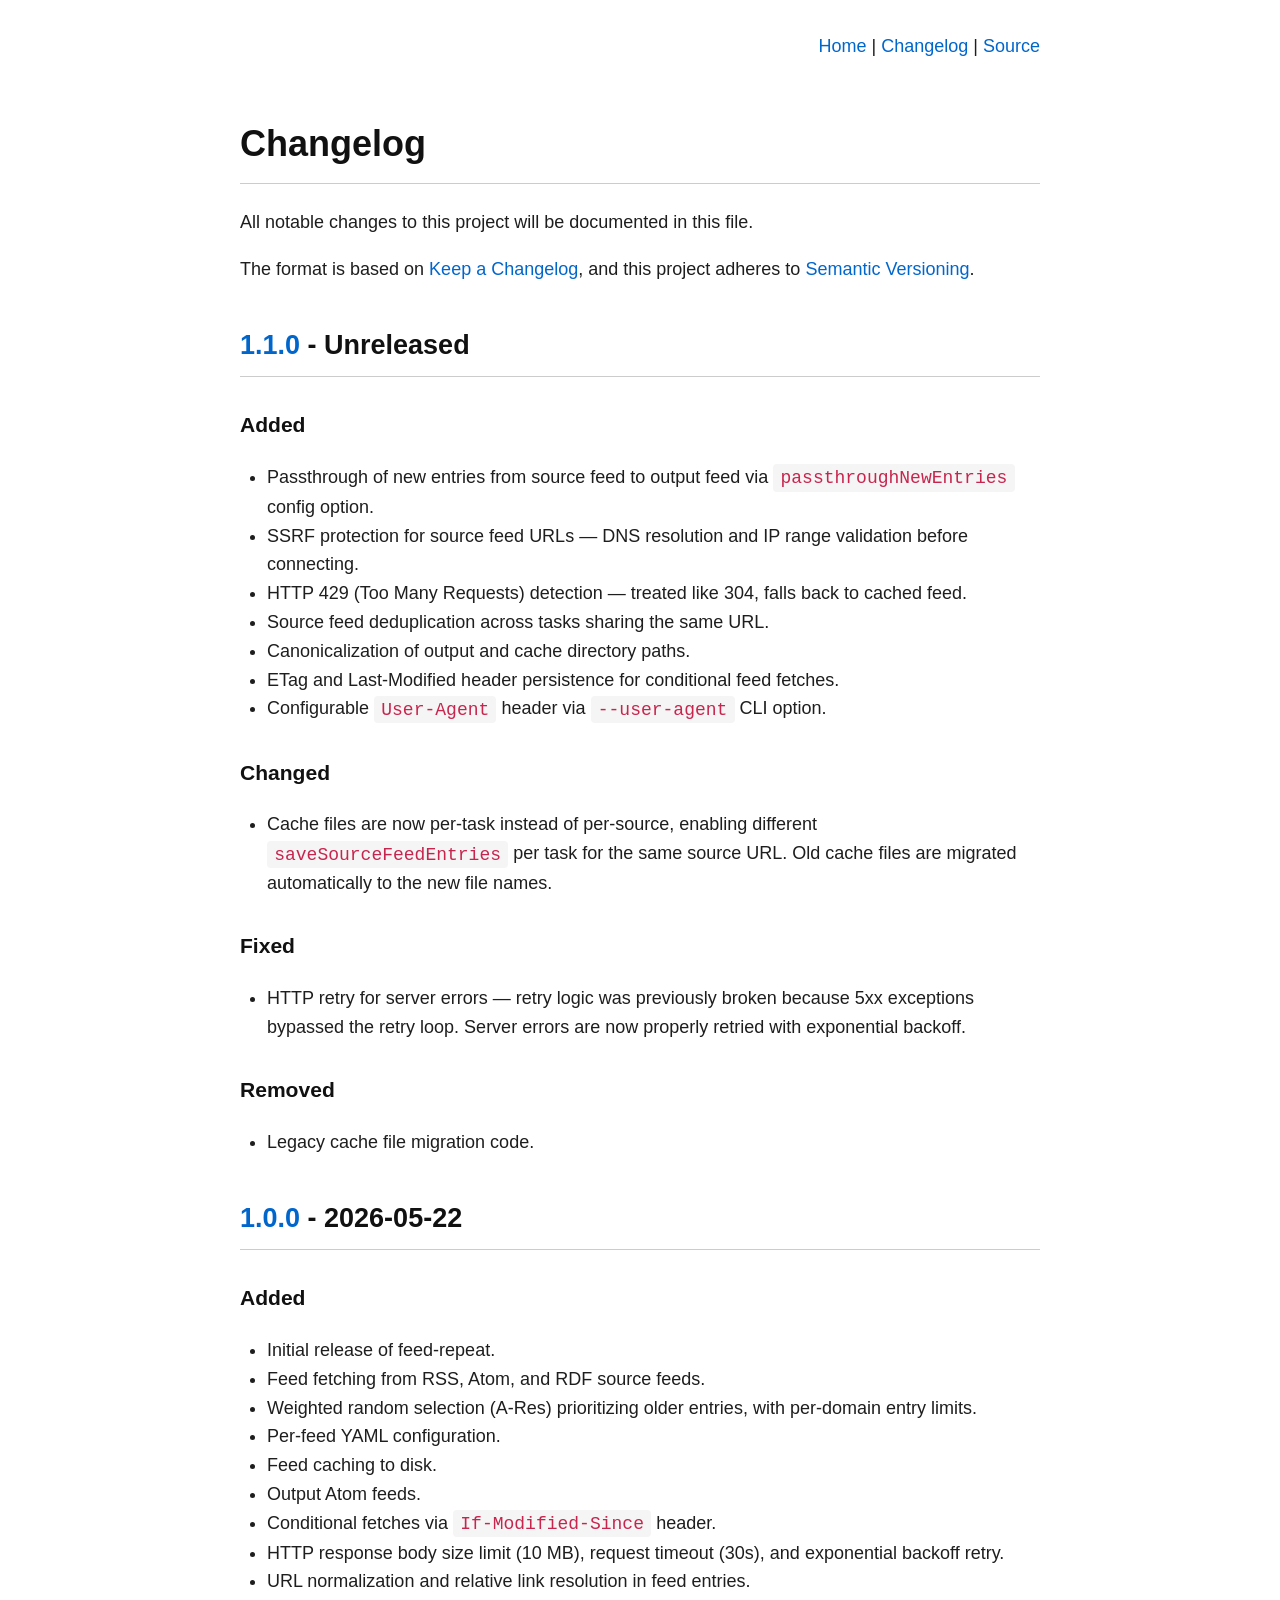
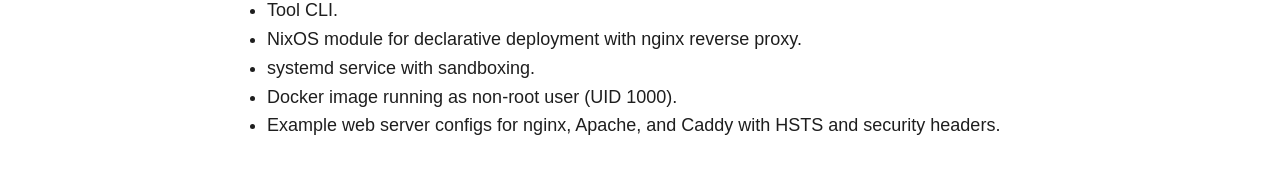
==== docs/CHANGELOG.html @ 61f506f1 "Adds support for configuring user-agent header" ====
<!DOCTYPE html>
<html xmlns="http://www.w3.org/1999/xhtml" lang xml:lang>
<head>
  <meta charset="utf-8" />
  <meta name="generator" content="pandoc" />
  <meta name="viewport" content="width=device-width, initial-scale=1.0, user-scalable=yes" />
  <title>Changelog — feed-repeat</title>
  <style>
code{white-space: pre-wrap;}
span.smallcaps{font-variant: small-caps;}
div.columns{display: flex; gap: min(4vw, 1.5em);}
div.column{flex: auto; overflow-x: auto;}
div.hanging-indent{margin-left: 1.5em; text-indent: -1.5em;}

ul.task-list[class]{list-style: none;}
ul.task-list li input[type="checkbox"] {
font-size: inherit;
width: 0.8em;
margin: 0 0.8em 0.2em -1.6em;
vertical-align: middle;
}
.display.math{display: block; text-align: center; margin: 0.5rem auto;}
</style>
  <style type="text/css">

body {
background-color: #ffffff;
color: #1e1e1e;
font-family: sans-serif;
font-size: 18px;
line-height: 1.6;
margin: 0 auto;
padding: 2rem;
max-width: 50rem;
}

h1, h2, h3, h4, h5, h6 {
color: #111111;
margin-top: 1.5em;
}
h1, h2 {
border-bottom: 1px solid #ccc;
padding-bottom: 0.3em;
}

a {
color: #0066cc;
text-decoration: none;
}
a:hover {
text-decoration: underline;
}

pre, code {
background-color: #f5f5f5;
color: #c7254e;
padding: 0.2em 0.4em;
border-radius: 4px;
font-family: monospace;
}
pre {
padding: 1em;
overflow-x: auto;
white-space: pre-wrap;
word-wrap: break-word;
}

blockquote {
border-left: 4px solid #ccc;
margin: 1em 0;
padding-left: 1em;
color: #666;
font-style: italic;
}

ul, ol {
padding-left: 1.5em;
}

table {
border-collapse: collapse;
margin: 1em 0;
width: 100%;
display: block;
overflow-x: auto;
}
table, th, td {
border: 1px solid #ccc;
}
th, td {
padding: 0.5em;
}
th {
background: #eee;
color: #111;
}

img, video, iframe {
max-width: 100%;
height: auto;
display: block;
margin: 1em auto;
}

hr {
border: none;
border-top: 1px solid #ccc;
}

p {
margin: 1em 0;
}
nav {
text-align: right;
}</style>
</head>
<body>
<nav><a href="index.html">Home</a> | <a href="CHANGELOG.html">Changelog</a> | <a href="https://github.com/abhin4v/feed-repeat">Source</a></nav>

<h1 id="changelog">Changelog</h1>
<p>All notable changes to this project will be documented in this
file.</p>
<p>The format is based on <a href="https://keepachangelog.com/en/1.1.0/">Keep a Changelog</a>, and
this project adheres to <a href="https://semver.org/spec/v2.0.0.html">Semantic Versioning</a>.</p>
<h2 id="unreleased"><a href="https://github.com/abhin4v/feed-repeat/compare/1.0.0...main">1.1.0</a>
- Unreleased</h2>
<h3 id="added">Added</h3>
<ul>
<li>Passthrough of new entries from source feed to output feed via
<code>passthroughNewEntries</code> config option.</li>
<li>SSRF protection for source feed URLs — DNS resolution and IP range
validation before connecting.</li>
<li>HTTP 429 (Too Many Requests) detection — treated like 304, falls
back to cached feed.</li>
<li>Source feed deduplication across tasks sharing the same URL.</li>
<li>Canonicalization of output and cache directory paths.</li>
<li>ETag and Last-Modified header persistence for conditional feed
fetches.</li>
<li>Configurable <code>User-Agent</code> header via
<code>--user-agent</code> CLI option.</li>
</ul>
<h3 id="changed">Changed</h3>
<ul>
<li>Cache files are now per-task instead of per-source, enabling
different <code>saveSourceFeedEntries</code> per task for the same
source URL. Old cache files are migrated automatically to the new file
names.</li>
</ul>
<h3 id="fixed">Fixed</h3>
<ul>
<li>HTTP retry for server errors — retry logic was previously broken
because 5xx exceptions bypassed the retry loop. Server errors are now
properly retried with exponential backoff.</li>
</ul>
<h3 id="removed">Removed</h3>
<ul>
<li>Legacy cache file migration code.</li>
</ul>
<h2 id="section"><a href="https://github.com/abhin4v/feed-repeat/releases/tag/1.0.0">1.0.0</a>
- 2026-05-22</h2>
<h3 id="added-1">Added</h3>
<ul>
<li>Initial release of feed-repeat.</li>
<li>Feed fetching from RSS, Atom, and RDF source feeds.</li>
<li>Weighted random selection (A-Res) prioritizing older entries, with
per-domain entry limits.</li>
<li>Per-feed YAML configuration.</li>
<li>Feed caching to disk.</li>
<li>Output Atom feeds.</li>
<li>Conditional fetches via <code>If-Modified-Since</code> header.</li>
<li>HTTP response body size limit (10 MB), request timeout (30s), and
exponential backoff retry.</li>
<li>URL normalization and relative link resolution in feed entries.</li>
<li>Tool CLI.</li>
<li>NixOS module for declarative deployment with nginx reverse
proxy.</li>
<li>systemd service with sandboxing.</li>
<li>Docker image running as non-root user (UID 1000).</li>
<li>Example web server configs for nginx, Apache, and Caddy with HSTS
and security headers.</li>
</ul>
</body>
</html>
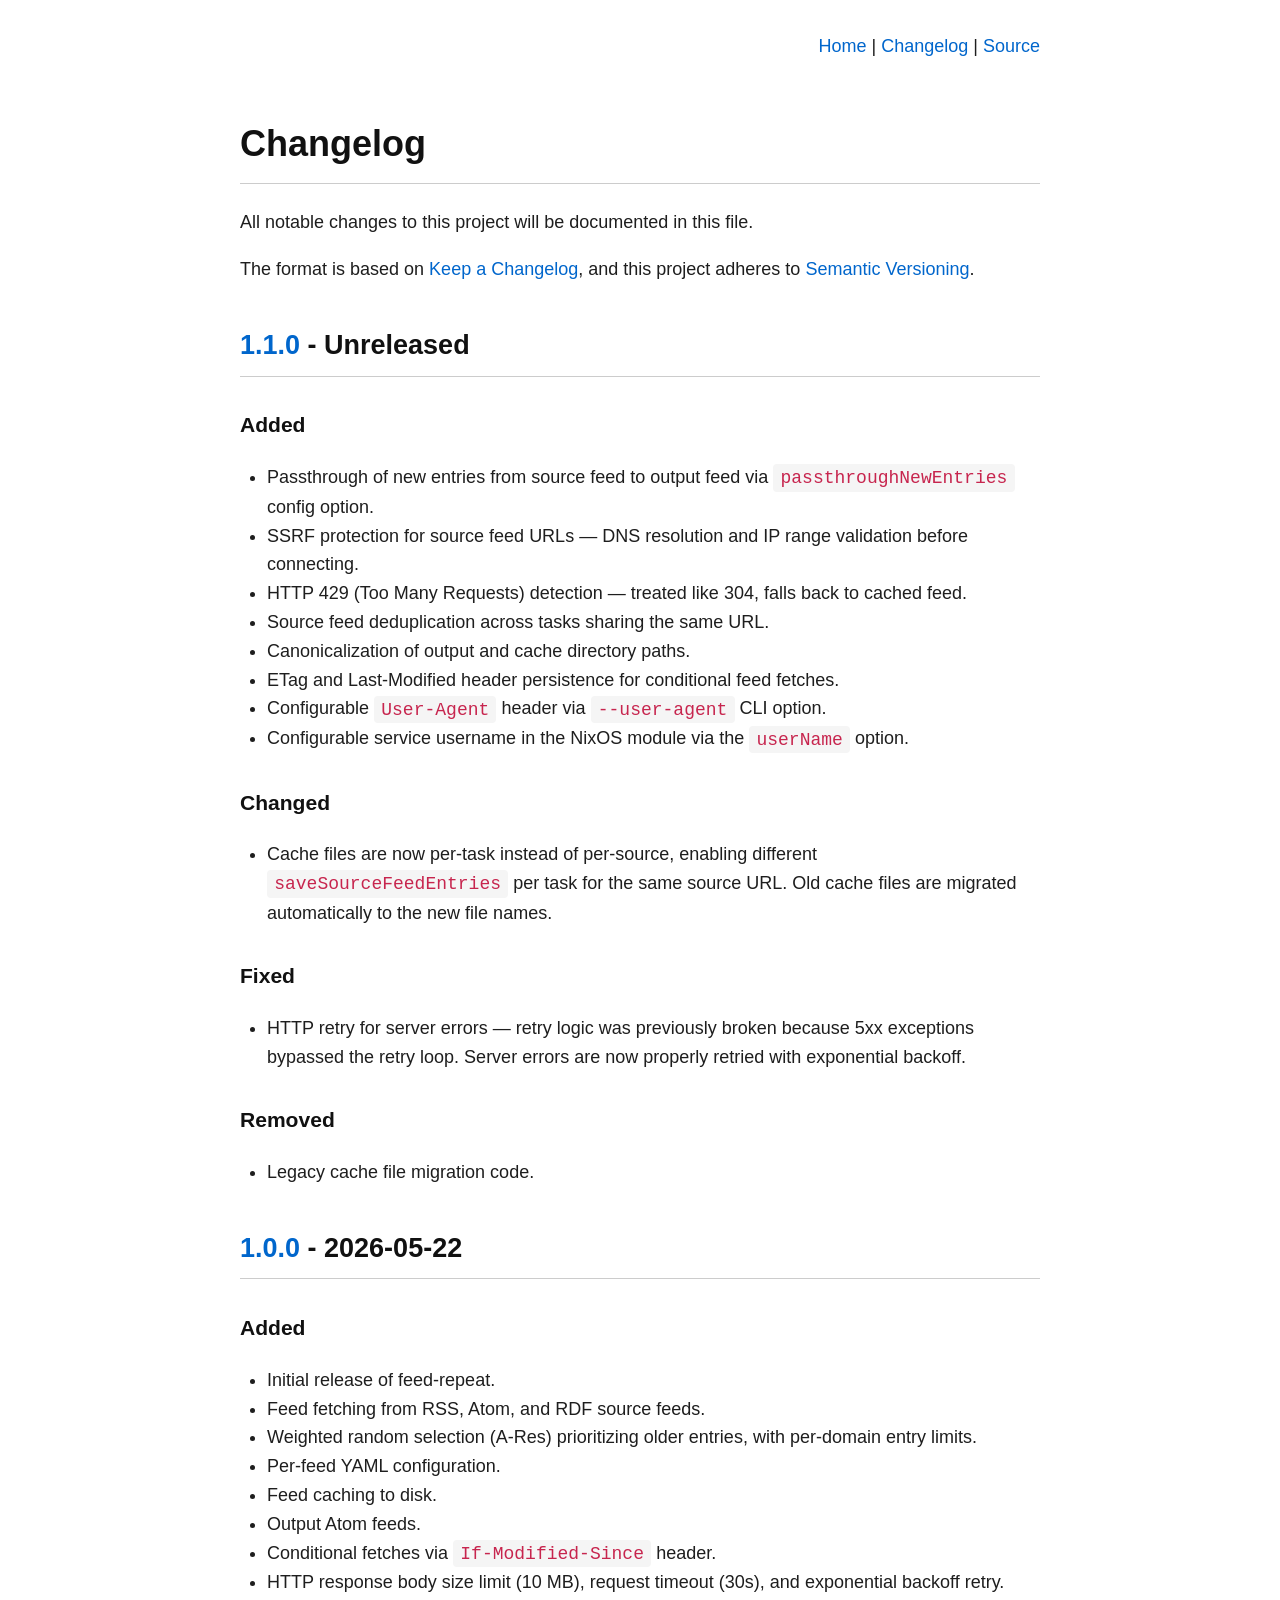
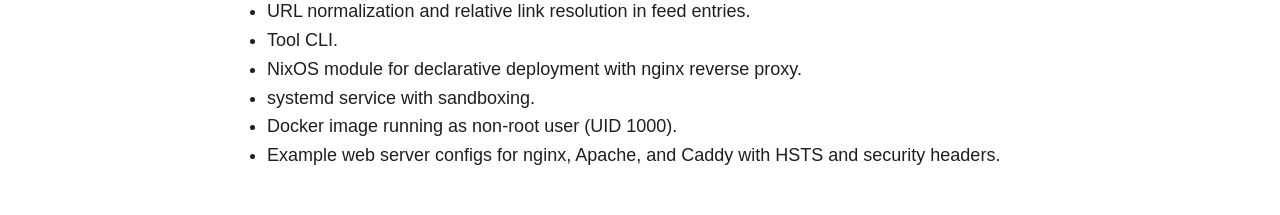
==== commit 10c6d193: "Adds support for configuring username in the NixOS module. + Splits NixOS module options into a sepa" ====
--- a/docs/CHANGELOG.html
+++ b/docs/CHANGELOG.html
@@ -138,6 +138,8 @@
 fetches.</li>
 <li>Configurable <code>User-Agent</code> header via
 <code>--user-agent</code> CLI option.</li>
+<li>Configurable service username in the NixOS module via the
+<code>userName</code> option.</li>
 </ul>
 <h3 id="changed">Changed</h3>
 <ul>
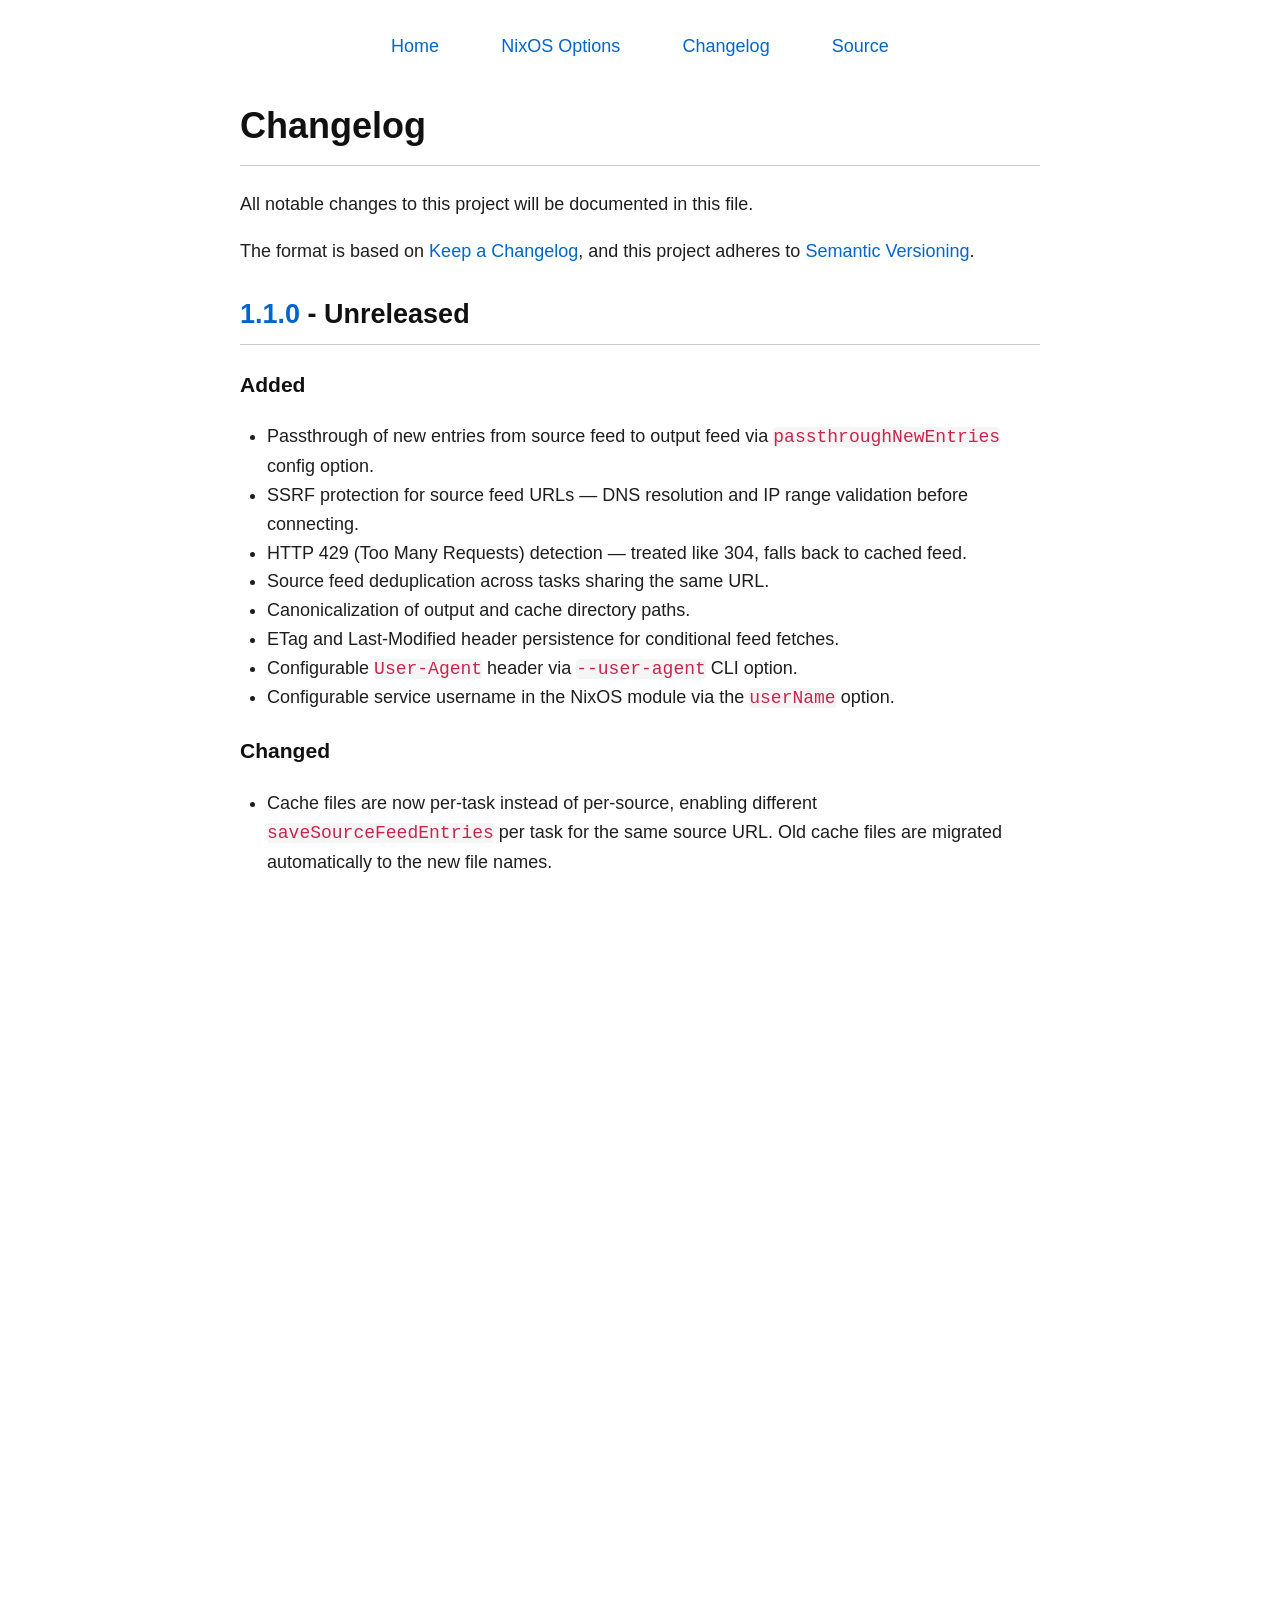
==== commit 15b25245: "Improves website styling" ====
--- a/docs/CHANGELOG.html
+++ b/docs/CHANGELOG.html
@@ -1,128 +1,41 @@
 <!DOCTYPE html>
-<html xmlns="http://www.w3.org/1999/xhtml" lang xml:lang>
+<html xmlns="http://www.w3.org/1999/xhtml" lang="" xml:lang="">
 <head>
   <meta charset="utf-8" />
   <meta name="generator" content="pandoc" />
   <meta name="viewport" content="width=device-width, initial-scale=1.0, user-scalable=yes" />
   <title>Changelog — feed-repeat</title>
   <style>
-code{white-space: pre-wrap;}
-span.smallcaps{font-variant: small-caps;}
-div.columns{display: flex; gap: min(4vw, 1.5em);}
-div.column{flex: auto; overflow-x: auto;}
-div.hanging-indent{margin-left: 1.5em; text-indent: -1.5em;}
-
-ul.task-list[class]{list-style: none;}
-ul.task-list li input[type="checkbox"] {
-font-size: inherit;
-width: 0.8em;
-margin: 0 0.8em 0.2em -1.6em;
-vertical-align: middle;
-}
-.display.math{display: block; text-align: center; margin: 0.5rem auto;}
-</style>
-  <style type="text/css">
-
-body {
-background-color: #ffffff;
-color: #1e1e1e;
-font-family: sans-serif;
-font-size: 18px;
-line-height: 1.6;
-margin: 0 auto;
-padding: 2rem;
-max-width: 50rem;
-}
-
-h1, h2, h3, h4, h5, h6 {
-color: #111111;
-margin-top: 1.5em;
-}
-h1, h2 {
-border-bottom: 1px solid #ccc;
-padding-bottom: 0.3em;
-}
-
-a {
-color: #0066cc;
-text-decoration: none;
-}
-a:hover {
-text-decoration: underline;
-}
-
-pre, code {
-background-color: #f5f5f5;
-color: #c7254e;
-padding: 0.2em 0.4em;
-border-radius: 4px;
-font-family: monospace;
-}
-pre {
-padding: 1em;
-overflow-x: auto;
-white-space: pre-wrap;
-word-wrap: break-word;
-}
-
-blockquote {
-border-left: 4px solid #ccc;
-margin: 1em 0;
-padding-left: 1em;
-color: #666;
-font-style: italic;
-}
-
-ul, ol {
-padding-left: 1.5em;
-}
-
-table {
-border-collapse: collapse;
-margin: 1em 0;
-width: 100%;
-display: block;
-overflow-x: auto;
-}
-table, th, td {
-border: 1px solid #ccc;
-}
-th, td {
-padding: 0.5em;
-}
-th {
-background: #eee;
-color: #111;
-}
-
-img, video, iframe {
-max-width: 100%;
-height: auto;
-display: block;
-margin: 1em auto;
-}
-
-hr {
-border: none;
-border-top: 1px solid #ccc;
-}
-
-p {
-margin: 1em 0;
-}
-nav {
-text-align: right;
-}</style>
+    code{white-space: pre-wrap;}
+    span.smallcaps{font-variant: small-caps;}
+    div.columns{display: flex; gap: min(4vw, 1.5em);}
+    div.column{flex: auto; overflow-x: auto;}
+    div.hanging-indent{margin-left: 1.5em; text-indent: -1.5em;}
+    /* The extra [class] is a hack that increases specificity enough to
+       override a similar rule in reveal.js */
+    ul.task-list[class]{list-style: none;}
+    ul.task-list li input[type="checkbox"] {
+      font-size: inherit;
+      width: 0.8em;
+      margin: 0 0.8em 0.2em -1.6em;
+      vertical-align: middle;
+    }
+    .display.math{display: block; text-align: center; margin: 0.5rem auto;}
+  </style>
+  <link rel="stylesheet" href="light.css" />
 </head>
 <body>
-<nav><a href="index.html">Home</a> | <a href="CHANGELOG.html">Changelog</a> | <a href="https://github.com/abhin4v/feed-repeat">Source</a></nav>
+<nav><a href="index.html">Home</a><a href="nix-module-options.html">NixOS Options</a><a href="CHANGELOG.html">Changelog</a><a href="https://github.com/abhin4v/feed-repeat">Source</a></nav>
 
 <h1 id="changelog">Changelog</h1>
 <p>All notable changes to this project will be documented in this
 file.</p>
-<p>The format is based on <a href="https://keepachangelog.com/en/1.1.0/">Keep a Changelog</a>, and
-this project adheres to <a href="https://semver.org/spec/v2.0.0.html">Semantic Versioning</a>.</p>
-<h2 id="unreleased"><a href="https://github.com/abhin4v/feed-repeat/compare/1.0.0...main">1.1.0</a>
+<p>The format is based on <a
+href="https://keepachangelog.com/en/1.1.0/">Keep a Changelog</a>, and
+this project adheres to <a
+href="https://semver.org/spec/v2.0.0.html">Semantic Versioning</a>.</p>
+<h2 id="unreleased"><a
+href="https://github.com/abhin4v/feed-repeat/compare/1.0.0...main">1.1.0</a>
 - Unreleased</h2>
 <h3 id="added">Added</h3>
 <ul>
@@ -158,7 +71,8 @@
 <ul>
 <li>Legacy cache file migration code.</li>
 </ul>
-<h2 id="section"><a href="https://github.com/abhin4v/feed-repeat/releases/tag/1.0.0">1.0.0</a>
+<h2 id="section"><a
+href="https://github.com/abhin4v/feed-repeat/releases/tag/1.0.0">1.0.0</a>
 - 2026-05-22</h2>
 <h3 id="added-1">Added</h3>
 <ul>
@@ -181,5 +95,6 @@
 <li>Example web server configs for nginx, Apache, and Caddy with HSTS
 and security headers.</li>
 </ul>
+<footer>Made with <a href="https://www.haskell.org/">Haskell</a> by <a href="https://abhinavsarkar.net/">Abhinav Sarkar</a></footer>
 </body>
 </html>
--- a/docs/light.css
+++ b/docs/light.css
@@ -0,0 +1,132 @@
+/** MIT License Copyright (c) 2024 MingFei2001
+https://github.com/MingFei2001/pandoc-css/blob/main/themes/basic/light.css
+**/
+
+/* Base body styles */
+body {
+  background-color: #ffffff;
+  color: #1e1e1e;
+  font-family: sans-serif;
+  font-size: 18px;
+  line-height: 1.6;
+  margin: 0 auto;
+  padding: 2rem;
+  max-width: 50rem;
+  container-type: size;
+}
+
+/* Headings */
+h1, h2, h3, h4, h5, h6 {
+  color: #111111;
+  margin-top: 1em;
+}
+
+h1, h2 {
+  border-bottom: 1px solid #ccc;
+  padding-bottom: 0.3em;
+}
+
+/* Links */
+a {
+  color: #0066cc;
+  text-decoration: none;
+}
+a:hover {
+  text-decoration: underline;
+  text-underline-offset: 0.1lh;
+  text-decoration-skip-ink: auto;
+  text-decoration-thickness: 0.12em;
+}
+
+/* Code blocks and inline code */
+pre, code {
+  background-color: #f5f5f5;
+  color: #c7254e;
+  border-radius: 4px;
+  font-family: monospace;
+}
+
+pre {
+  padding: 1em;
+  overflow-x: auto;
+  white-space: pre-wrap;
+  word-wrap: break-word;
+}
+
+/* Blockquotes */
+blockquote {
+  border-left: 4px solid #ccc;
+  margin: 1em 0;
+  padding-left: 1em;
+  color: #666;
+  font-style: italic;
+}
+
+/* Lists */
+ul, ol {
+  padding-left: 1.5em;
+}
+
+/* Tables */
+table {
+  border-collapse: collapse;
+  margin: 1em 0;
+  width: 100%;
+  display: block;
+  overflow-x: auto;
+}
+table, th, td {
+  border: 1px solid #ccc;
+}
+th, td {
+  padding: 0.5em;
+}
+th {
+  background: #eee;
+  color: #111;
+}
+
+/* Media (images, videos, iframes) */
+img, video, iframe {
+  max-width: 100%;
+  height: auto;
+  display: block;
+  margin: 1em auto;
+}
+
+/* Horizontal rule */
+hr {
+  border: none;
+  border-top: 1px solid #ccc;
+}
+
+/* Paragraph spacing */
+p {
+  margin: 1em 0;
+}
+
+nav {
+  display: flex;
+  justify-content: space-around;
+  margin: 0 auto;
+}
+
+@container (width < 35rem) {
+  nav {
+    flex-direction: column;
+    text-align: right;
+  }
+}
+
+@container (width > 45rem) {
+  nav {
+    max-width: 70cqi;
+  }
+}
+
+footer {
+  border-top: 1px solid #ccc;
+  padding: 0.25em;
+  text-align: center;
+  font-size: smaller;
+}
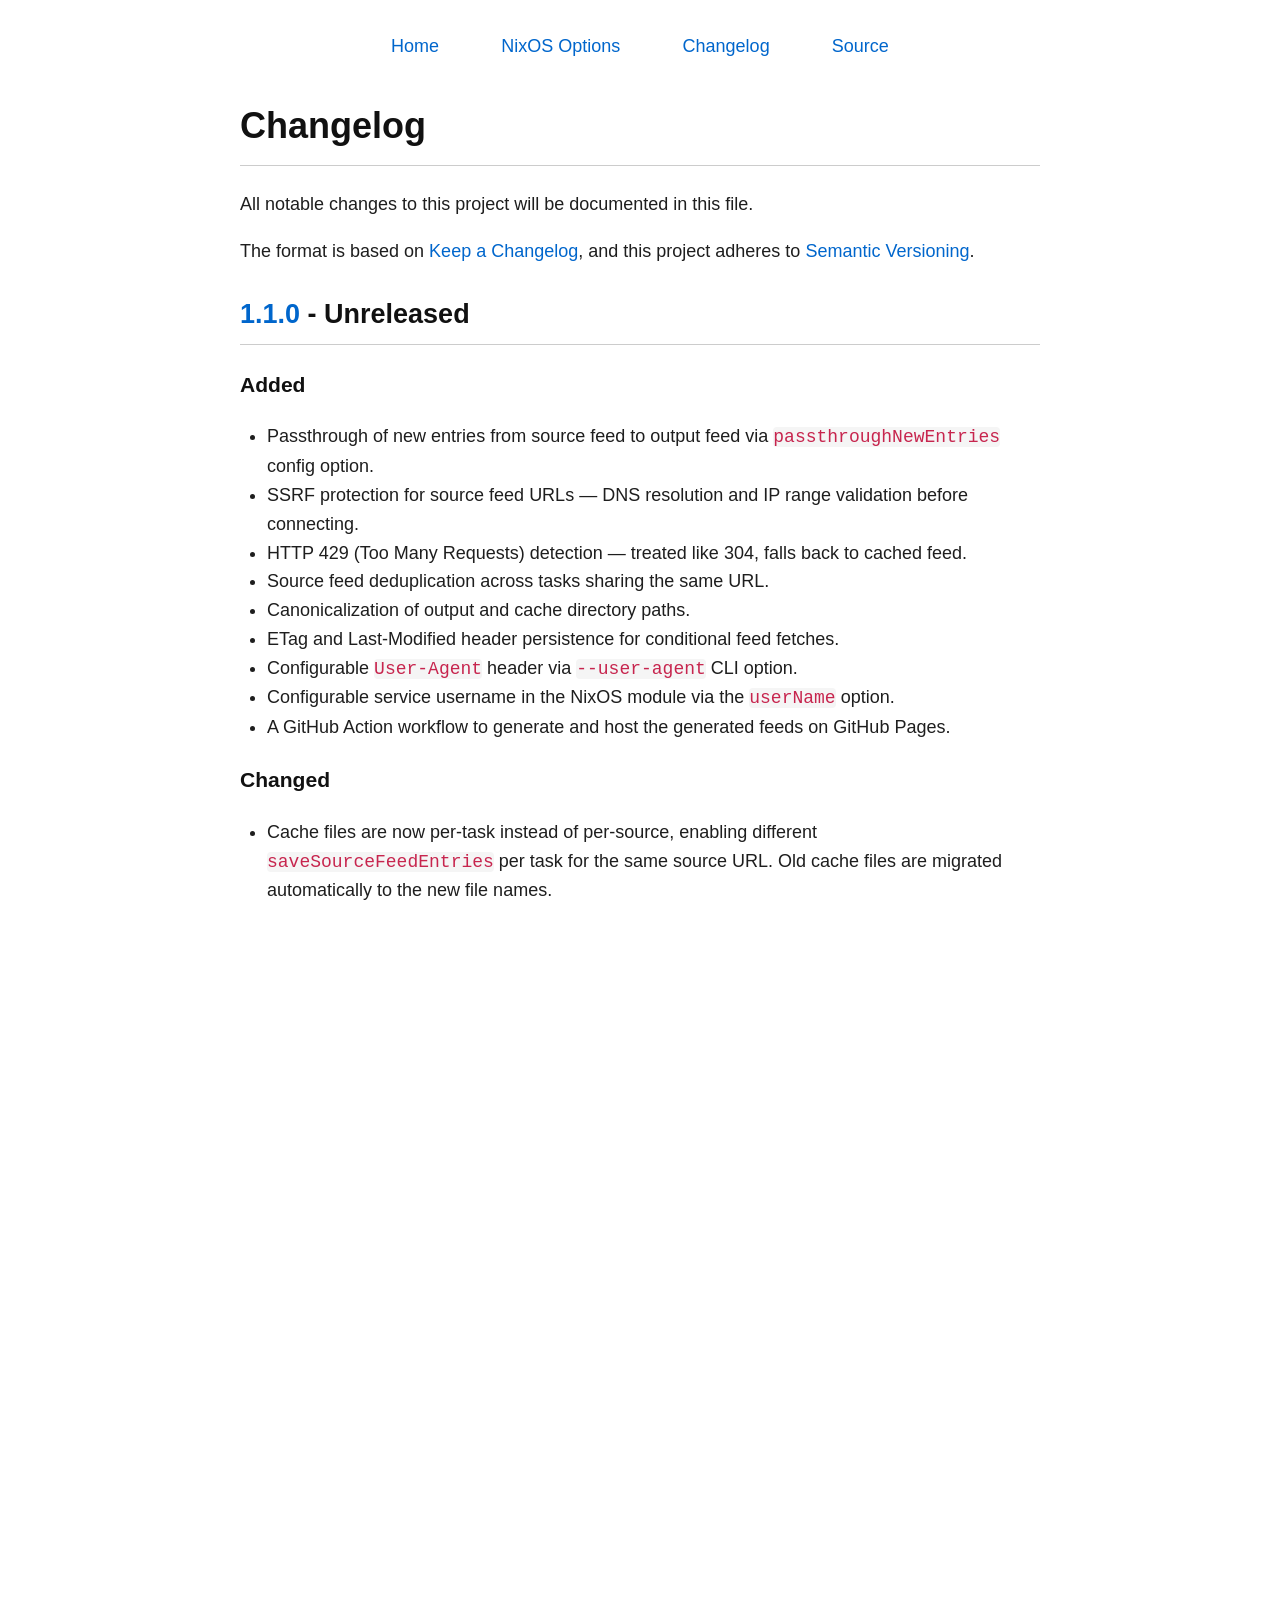
==== commit d712c93a: "Adds a GitHub Action workflow to generate and host feeds on GitHub Pages" ====
--- a/docs/CHANGELOG.html
+++ b/docs/CHANGELOG.html
@@ -53,6 +53,8 @@
 <code>--user-agent</code> CLI option.</li>
 <li>Configurable service username in the NixOS module via the
 <code>userName</code> option.</li>
+<li>A GitHub Action workflow to generate and host the generated feeds on
+GitHub Pages.</li>
 </ul>
 <h3 id="changed">Changed</h3>
 <ul>
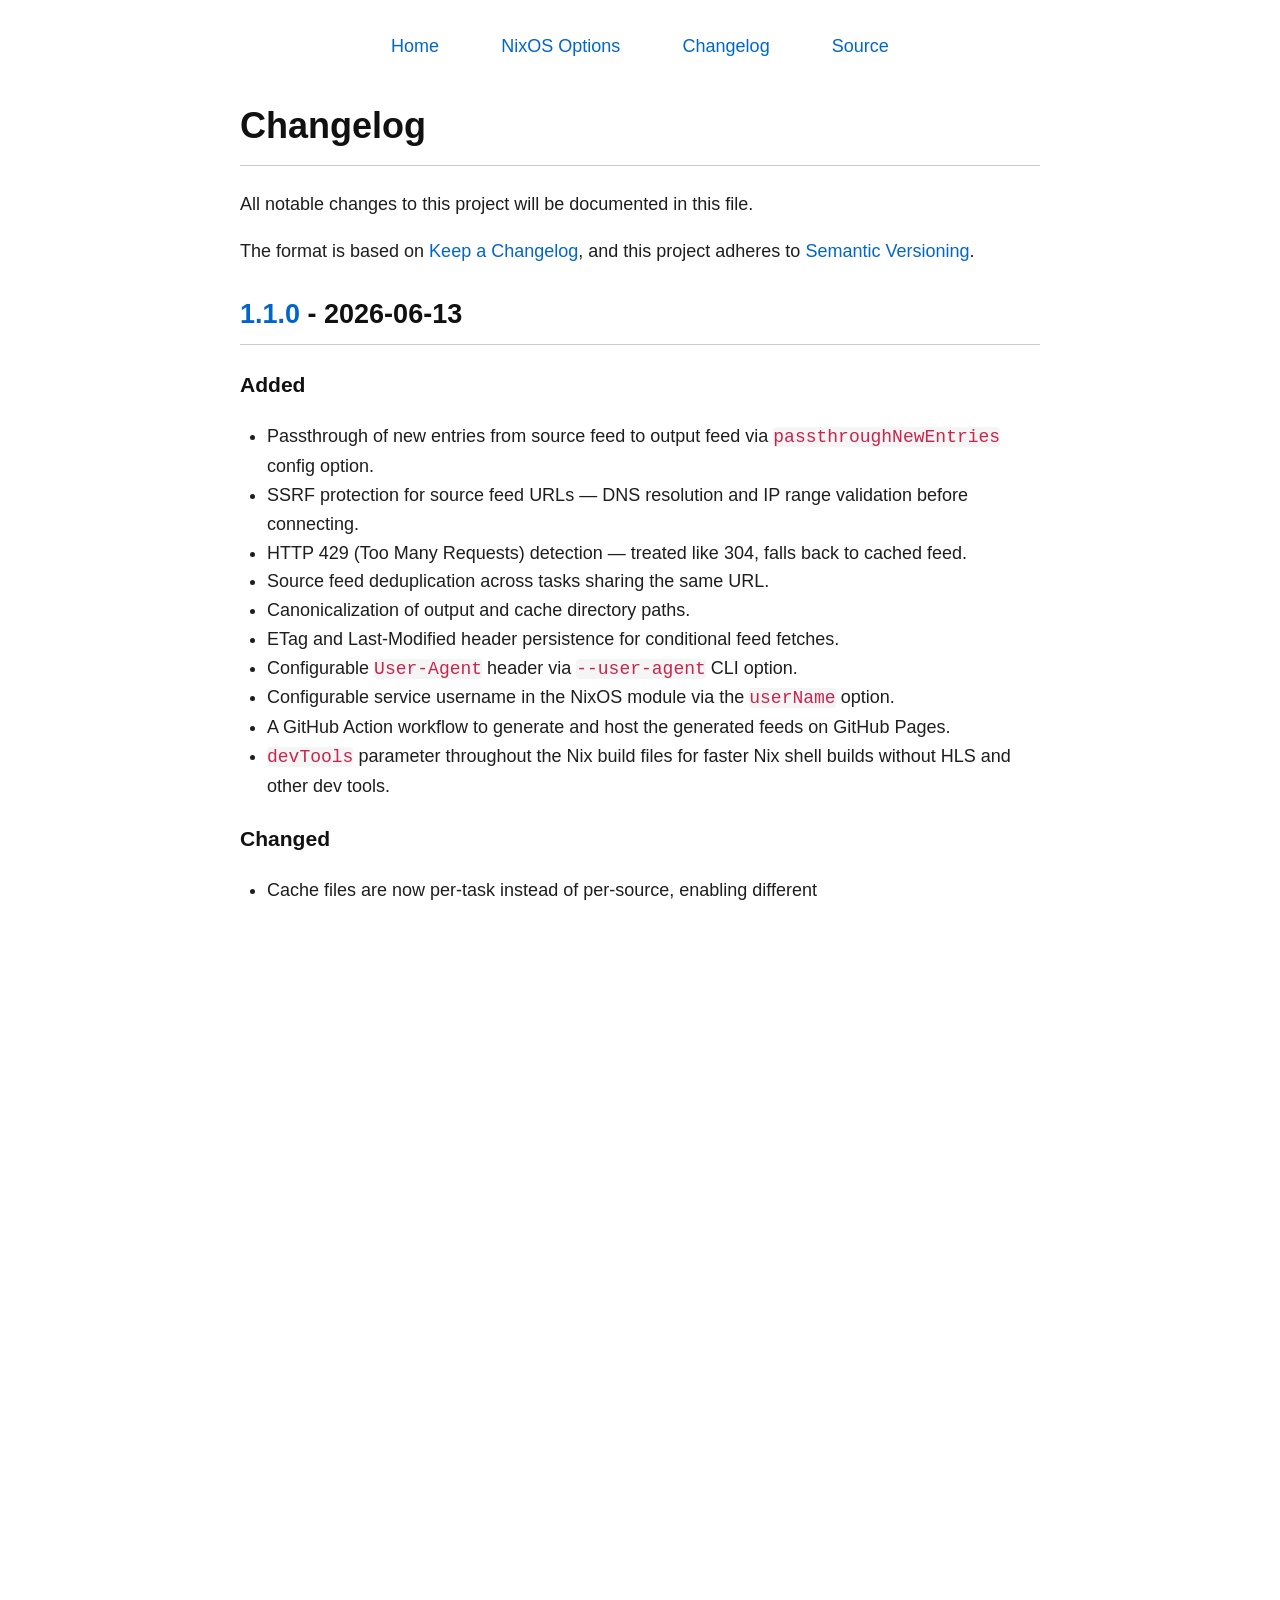
==== commit 820ae187: "Releases version 1.1.0" ====
--- a/docs/CHANGELOG.html
+++ b/docs/CHANGELOG.html
@@ -34,9 +34,9 @@
 href="https://keepachangelog.com/en/1.1.0/">Keep a Changelog</a>, and
 this project adheres to <a
 href="https://semver.org/spec/v2.0.0.html">Semantic Versioning</a>.</p>
-<h2 id="unreleased"><a
-href="https://github.com/abhin4v/feed-repeat/compare/1.0.0...main">1.1.0</a>
-- Unreleased</h2>
+<h2 id="section"><a
+href="https://github.com/abhin4v/feed-repeat/releases/tag/1.1.0">1.1.0</a>
+- 2026-06-13</h2>
 <h3 id="added">Added</h3>
 <ul>
 <li>Passthrough of new entries from source feed to output feed via
@@ -55,6 +55,8 @@
 <code>userName</code> option.</li>
 <li>A GitHub Action workflow to generate and host the generated feeds on
 GitHub Pages.</li>
+<li><code>devTools</code> parameter throughout the Nix build files for
+faster Nix shell builds without HLS and other dev tools.</li>
 </ul>
 <h3 id="changed">Changed</h3>
 <ul>
@@ -62,18 +64,29 @@
 different <code>saveSourceFeedEntries</code> per task for the same
 source URL. Old cache files are migrated automatically to the new file
 names.</li>
+<li>Credentials embedded in source feed URLs (e.g.,
+<code>https://token@host/feed</code>) are now redacted from all log
+output.</li>
+<li>Explicit dependency version bounds.</li>
+<li>Minimum supported GHC version is now 9.10 (Cabal 3.12+), no support
+for GHC 9.6 and 9.8.</li>
 </ul>
 <h3 id="fixed">Fixed</h3>
 <ul>
 <li>HTTP retry for server errors — retry logic was previously broken
 because 5xx exceptions bypassed the retry loop. Server errors are now
 properly retried with exponential backoff.</li>
+<li>Statically-linked build for AArch64 — the Nix GC root was not being
+created.</li>
+<li>URL credentials in source feed URLs were not being sent with HTTP
+requests, breaking authentication for feeds that require them. The
+original URL is now preserved as-is for the request.</li>
 </ul>
 <h3 id="removed">Removed</h3>
 <ul>
 <li>Legacy cache file migration code.</li>
 </ul>
-<h2 id="section"><a
+<h2 id="section-1"><a
 href="https://github.com/abhin4v/feed-repeat/releases/tag/1.0.0">1.0.0</a>
 - 2026-05-22</h2>
 <h3 id="added-1">Added</h3>
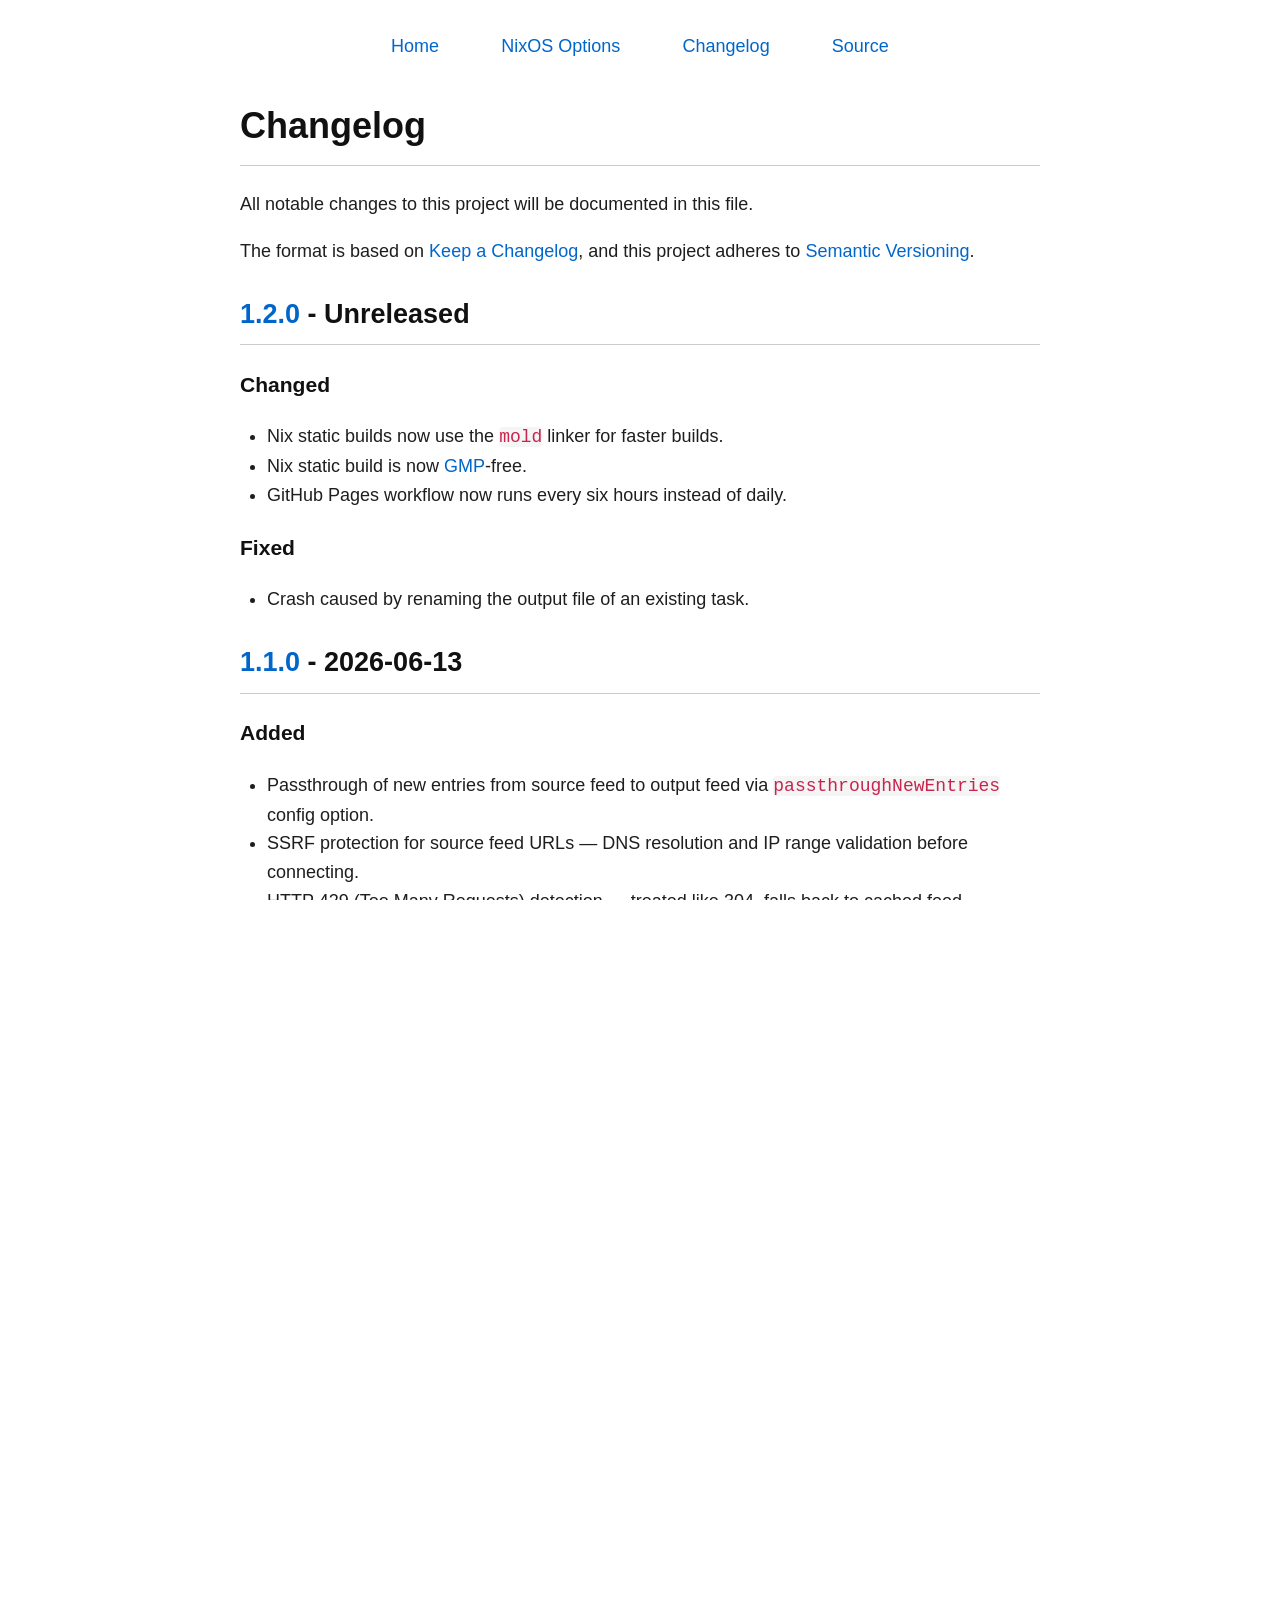
==== commit 81eb69e3: "Updates version and changelog" ====
--- a/docs/CHANGELOG.html
+++ b/docs/CHANGELOG.html
@@ -23,9 +23,17 @@
     .display.math{display: block; text-align: center; margin: 0.5rem auto;}
   </style>
   <link rel="stylesheet" href="light.css" />
+<script>
+  if (location.hostname === "abhin4v.github.io") {
+    location.replace(
+      "https://projects.abhinavsarkar.net/feed-repeat/" +
+      location.pathname.replace(/^\/feed-repeat\//, "")
+    );
+  }
+</script>
 </head>
 <body>
-<nav><a href="index.html">Home</a><a href="nix-module-options.html">NixOS Options</a><a href="CHANGELOG.html">Changelog</a><a href="https://github.com/abhin4v/feed-repeat">Source</a></nav>
+<nav><a href="https://projects.abhinavsarkar.net/feed-repeat/">Home</a><a href="https://projects.abhinavsarkar.net/feed-repeat/nix-module-options.html">NixOS Options</a><a href="https://projects.abhinavsarkar.net/feed-repeat/CHANGELOG.html">Changelog</a><a href="https://github.com/abhin4v/feed-repeat">Source</a></nav>
 
 <h1 id="changelog">Changelog</h1>
 <p>All notable changes to this project will be documented in this
@@ -34,6 +42,22 @@
 href="https://keepachangelog.com/en/1.1.0/">Keep a Changelog</a>, and
 this project adheres to <a
 href="https://semver.org/spec/v2.0.0.html">Semantic Versioning</a>.</p>
+<h2 id="unreleased"><a
+href="https://github.com/abhin4v/feed-repeat/compare/1.1.0...main">1.2.0</a>
+- Unreleased</h2>
+<h3 id="changed">Changed</h3>
+<ul>
+<li>Nix static builds now use the <code>mold</code> linker for faster
+builds.</li>
+<li>Nix static build is now <a
+href="https://gmplib.org/">GMP</a>-free.</li>
+<li>GitHub Pages workflow now runs every six hours instead of
+daily.</li>
+</ul>
+<h3 id="fixed">Fixed</h3>
+<ul>
+<li>Crash caused by renaming the output file of an existing task.</li>
+</ul>
 <h2 id="section"><a
 href="https://github.com/abhin4v/feed-repeat/releases/tag/1.1.0">1.1.0</a>
 - 2026-06-13</h2>
@@ -58,7 +82,7 @@
 <li><code>devTools</code> parameter throughout the Nix build files for
 faster Nix shell builds without HLS and other dev tools.</li>
 </ul>
-<h3 id="changed">Changed</h3>
+<h3 id="changed-1">Changed</h3>
 <ul>
 <li>Cache files are now per-task instead of per-source, enabling
 different <code>saveSourceFeedEntries</code> per task for the same
@@ -71,7 +95,7 @@
 <li>Minimum supported GHC version is now 9.10 (Cabal 3.12+), no support
 for GHC 9.6 and 9.8.</li>
 </ul>
-<h3 id="fixed">Fixed</h3>
+<h3 id="fixed-1">Fixed</h3>
 <ul>
 <li>HTTP retry for server errors — retry logic was previously broken
 because 5xx exceptions bypassed the retry loop. Server errors are now
@@ -110,6 +134,6 @@
 <li>Example web server configs for nginx, Apache, and Caddy with HSTS
 and security headers.</li>
 </ul>
-<footer>Made with <a href="https://www.haskell.org/">Haskell</a> by <a href="https://abhinavsarkar.net/">Abhinav Sarkar</a></footer>
+<footer>Made with <a href="https://www.haskell.org/">Haskell</a> by <a href="https://projects.abhinavsarkar.net/">Abhinav Sarkar</a></footer>
 </body>
 </html>
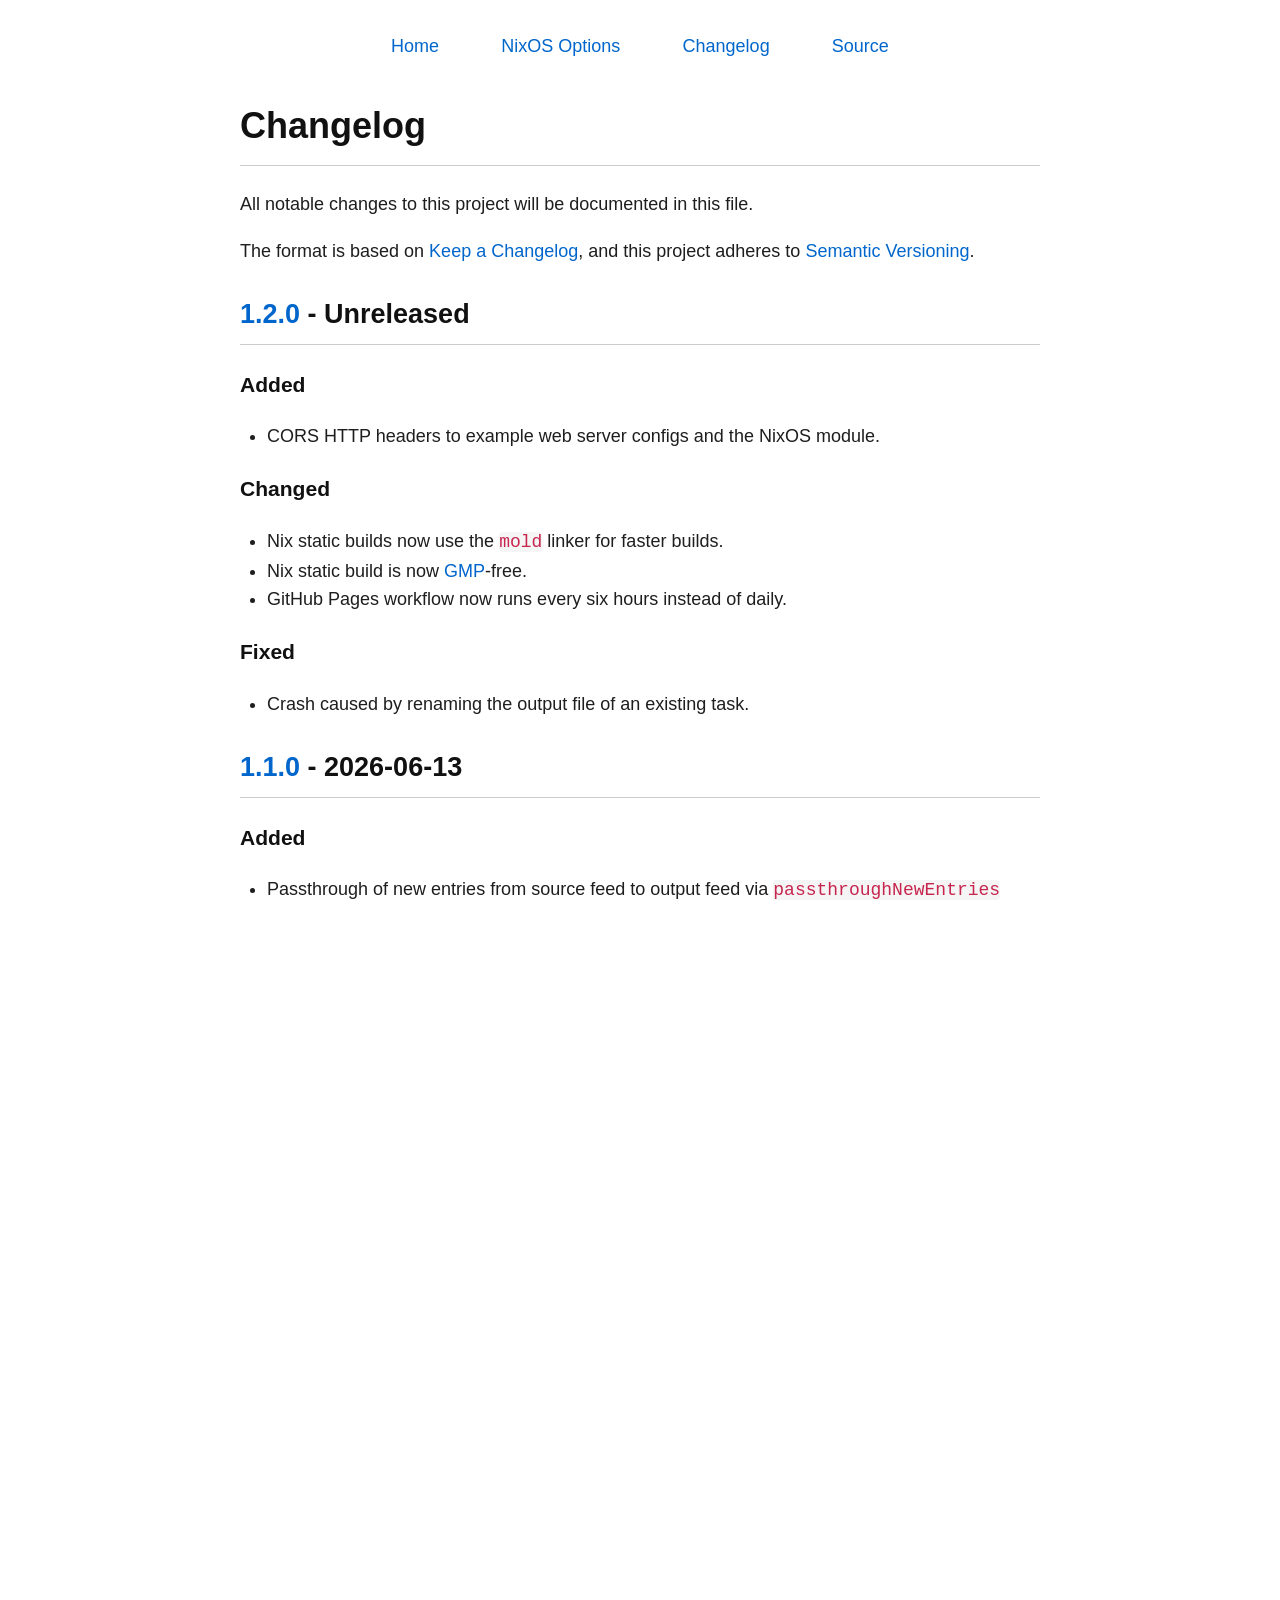
==== commit 006c785f: "Adds CORS HTTP headers to server configs" ====
--- a/docs/CHANGELOG.html
+++ b/docs/CHANGELOG.html
@@ -45,6 +45,11 @@
 <h2 id="unreleased"><a
 href="https://github.com/abhin4v/feed-repeat/compare/1.1.0...main">1.2.0</a>
 - Unreleased</h2>
+<h3 id="added">Added</h3>
+<ul>
+<li>CORS HTTP headers to example web server configs and the NixOS
+module.</li>
+</ul>
 <h3 id="changed">Changed</h3>
 <ul>
 <li>Nix static builds now use the <code>mold</code> linker for faster
@@ -61,7 +66,7 @@
 <h2 id="section"><a
 href="https://github.com/abhin4v/feed-repeat/releases/tag/1.1.0">1.1.0</a>
 - 2026-06-13</h2>
-<h3 id="added">Added</h3>
+<h3 id="added-1">Added</h3>
 <ul>
 <li>Passthrough of new entries from source feed to output feed via
 <code>passthroughNewEntries</code> config option.</li>
@@ -113,7 +118,7 @@
 <h2 id="section-1"><a
 href="https://github.com/abhin4v/feed-repeat/releases/tag/1.0.0">1.0.0</a>
 - 2026-05-22</h2>
-<h3 id="added-1">Added</h3>
+<h3 id="added-2">Added</h3>
 <ul>
 <li>Initial release of feed-repeat.</li>
 <li>Feed fetching from RSS, Atom, and RDF source feeds.</li>
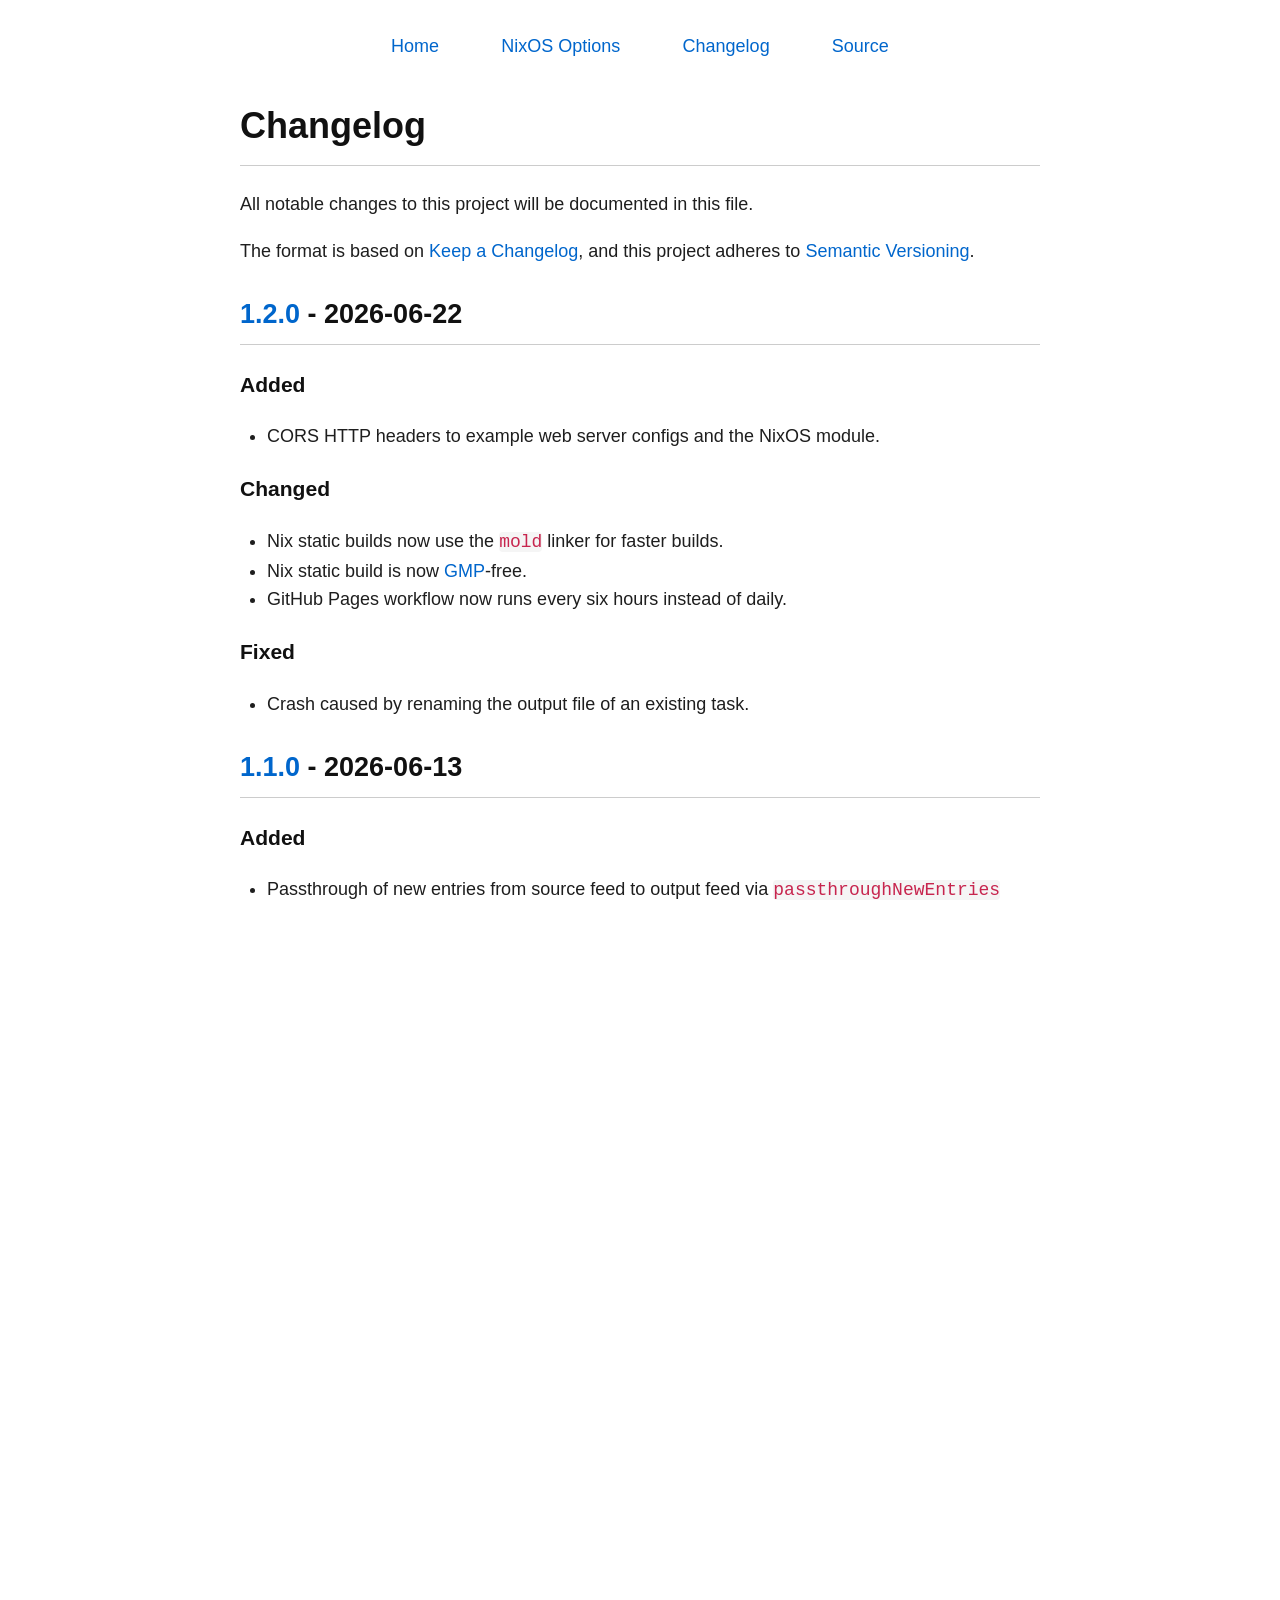
==== commit d0964254: "Updates changelog" ====
--- a/docs/CHANGELOG.html
+++ b/docs/CHANGELOG.html
@@ -42,9 +42,9 @@
 href="https://keepachangelog.com/en/1.1.0/">Keep a Changelog</a>, and
 this project adheres to <a
 href="https://semver.org/spec/v2.0.0.html">Semantic Versioning</a>.</p>
-<h2 id="unreleased"><a
-href="https://github.com/abhin4v/feed-repeat/compare/1.1.0...main">1.2.0</a>
-- Unreleased</h2>
+<h2 id="section"><a
+href="https://github.com/abhin4v/feed-repeat/releases/tag/1.2.0">1.2.0</a>
+- 2026-06-22</h2>
 <h3 id="added">Added</h3>
 <ul>
 <li>CORS HTTP headers to example web server configs and the NixOS
@@ -63,7 +63,7 @@
 <ul>
 <li>Crash caused by renaming the output file of an existing task.</li>
 </ul>
-<h2 id="section"><a
+<h2 id="section-1"><a
 href="https://github.com/abhin4v/feed-repeat/releases/tag/1.1.0">1.1.0</a>
 - 2026-06-13</h2>
 <h3 id="added-1">Added</h3>
@@ -115,7 +115,7 @@
 <ul>
 <li>Legacy cache file migration code.</li>
 </ul>
-<h2 id="section-1"><a
+<h2 id="section-2"><a
 href="https://github.com/abhin4v/feed-repeat/releases/tag/1.0.0">1.0.0</a>
 - 2026-05-22</h2>
 <h3 id="added-2">Added</h3>
